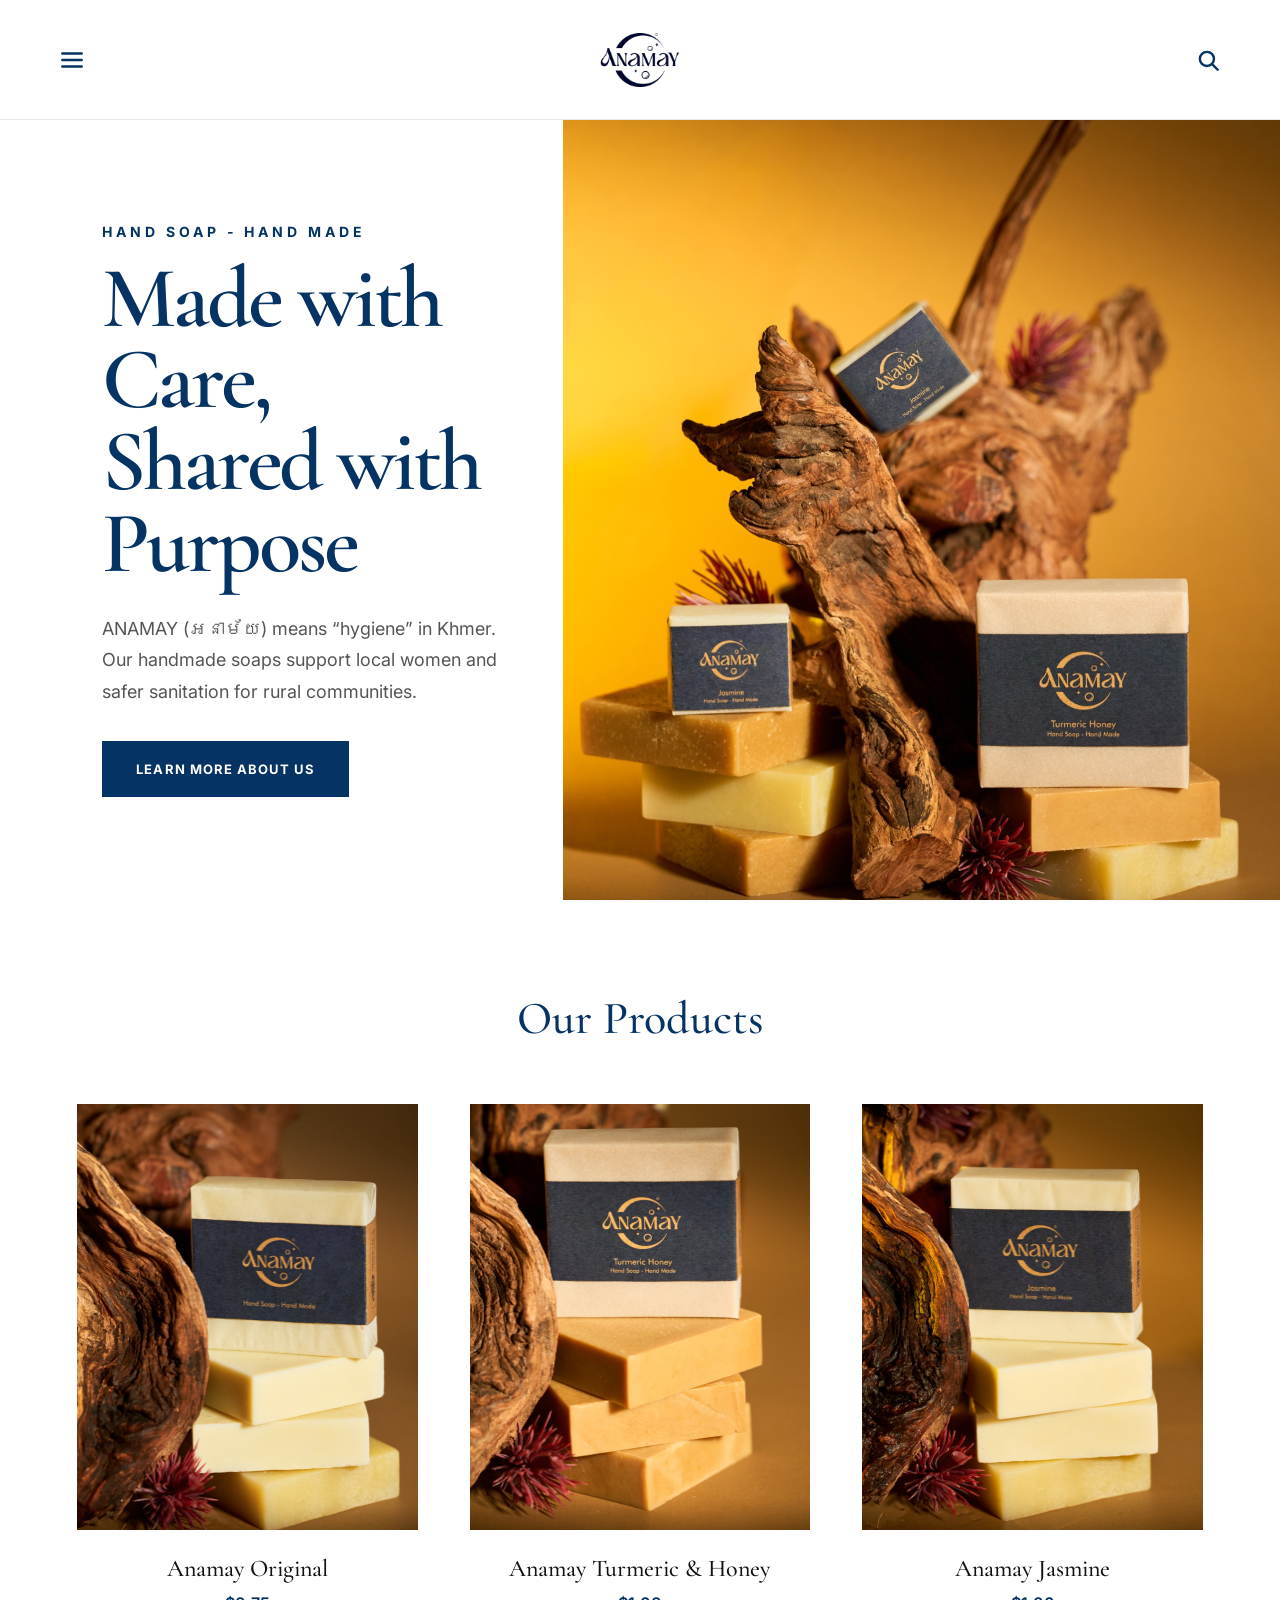
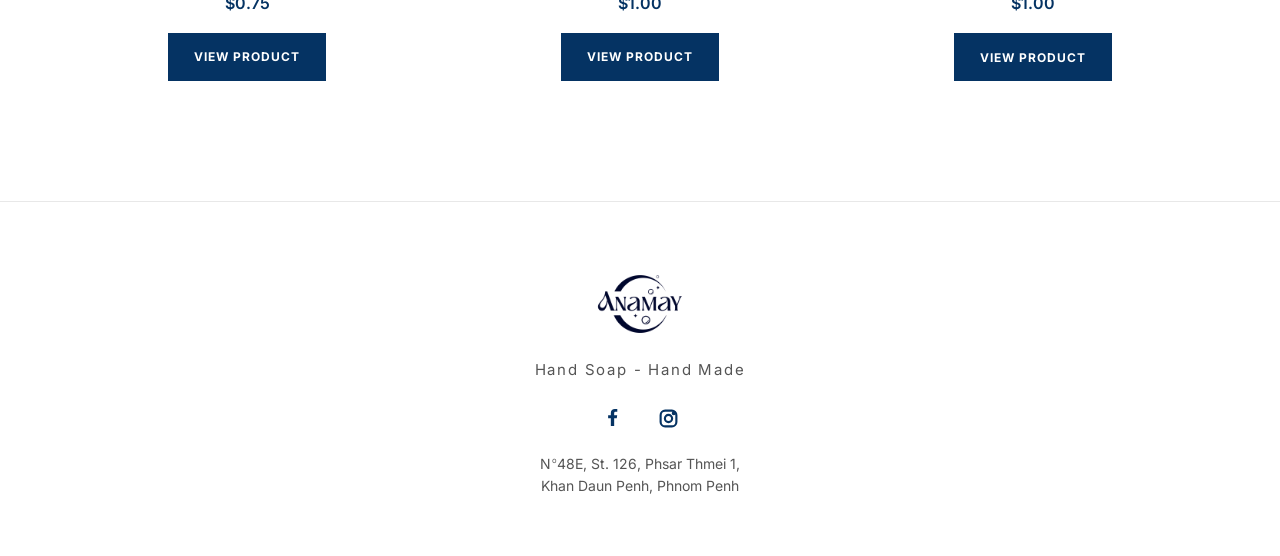
==== index.html @ 6538ec3e "Anamay Demo web" ====
<!DOCTYPE html>
<html lang="en">
<head>
  <meta charset="UTF-8" />
  <meta name="viewport" content="width=device-width, initial-scale=1.0" />
  <title>Anamay | Cambodian Handmade Soap</title>

  <link rel="preconnect" href="https://fonts.googleapis.com">
  <link rel="preconnect" href="https://fonts.gstatic.com" crossorigin>
  <link href="https://fonts.googleapis.com/css2?family=Cormorant+Garamond:wght@500;600;700&family=Inter:wght@400;500;600;700&display=swap" rel="stylesheet">

  <link rel="stylesheet" href="./styles.css" />
</head>

<body class="home-page">
<header class="site-header">
  <button class="icon-button" id="openMenu" aria-label="Open menu">
    <svg viewBox="0 0 24 24" aria-hidden="true">
      <line x1="3" y1="6" x2="21" y2="6"></line>
      <line x1="3" y1="12" x2="21" y2="12"></line>
      <line x1="3" y1="18" x2="21" y2="18"></line>
    </svg>
  </button>

  <a href="./" class="site-logo" aria-label="Anamay home">
    <img src="./images/anamay-logo.png" alt="Anamay logo" />
  </a>

  <div class="header-search">
    <input type="text" class="search-input" id="searchInput" placeholder="Search products..." />
    <div class="search-results" id="searchResults" aria-live="polite"></div>
    <button class="icon-button" id="searchToggle" aria-label="Open search">
      <svg viewBox="0 0 24 24" aria-hidden="true">
        <circle cx="11" cy="11" r="6.5"></circle>
        <line x1="16.2" y1="16.2" x2="21" y2="21"></line>
      </svg>
    </button>
  </div>
</header>

<aside class="side-menu" id="sideMenu">
  <button class="close-menu" id="closeMenu" aria-label="Close menu">&times;</button>
  <nav>
    <a href="./">Home</a>
    <a href="./about-us/">About Us</a>
    <a href="./our-journey/">Our Journey</a>
    <a href="./our-impact/">Our Impact</a>
  </nav>
</aside>

<div class="menu-backdrop" id="menuBackdrop"></div>

<main>
  <section class="hero">
    <div class="hero-copy">
      <p class="eyebrow">Hand Soap - Hand Made</p>
      <h1>Made with Care, <br> Shared with Purpose</h1>
      <p class="hero-description">
        ANAMAY (អនាម័យ) means “hygiene” in Khmer. Our handmade soaps support local women and safer sanitation for rural communities.
      </p>
      <a href="./about-us/" class="primary-button">Learn More About Us</a>
    </div>

    <div class="hero-image">
      <img src="./images/hero.jpg" alt="Anamay handmade soap" />
    </div>
  </section>

  <section class="products" id="products">
    <h2>Our Products</h2>

    <div class="product-grid">
      <article class="product-card">
        <a href="./anamay-original/" class="product-image">
          <img src="./images/product-original.jpg" alt="Anamay Original soap" />
        </a>
        <h3>Anamay Original</h3>
        <p class="price">$0.75</p>
        <a href="./anamay-original/" class="product-button">View Product</a>
      </article>

      <article class="product-card">
        <a href="./turmeric-honey/" class="product-image">
          <img src="./images/product-turmeric-honey.jpg" alt="Anamay Turmeric and Honey soap" />
        </a>
        <h3>Anamay Turmeric &amp; Honey</h3>
        <p class="price">$1.00</p>
        <a href="./turmeric-honey/" class="product-button">View Product</a>
      </article>

      <article class="product-card">
        <a href="./jasmine/" class="product-image">
          <img src="./images/product-jasmine.jpg" alt="Anamay Jasmine soap" />
        </a>
        <h3>Anamay Jasmine</h3>
        <p class="price">$1.00</p>
        <a href="./jasmine/" class="product-button">View Product</a>
      </article>
    </div>
  </section>
</main>

<footer class="site-footer">
  <img src="./images/anamay-logo.png" alt="Anamay logo" class="footer-logo" />
  <p class="footer-slogan">Hand Soap - Hand Made</p>

  <div class="social-links">
    <a href="#" data-social="facebook" aria-label="Facebook">
      <svg viewBox="0 0 24 24" aria-hidden="true" class="facebook-icon">
        <path d="M13.6 21V13.7H16.1L16.5 10.8H13.6V8.9C13.6 8.1 13.8 7.5 15 7.5H16.6V4.9C16.3 4.9 15.4 4.8 14.3 4.8C12 4.8 10.4 6.2 10.4 8.7V10.8H7.8V13.7H10.4V21H13.6Z"/>
      </svg>
    </a>

    <a href="#" data-social="instagram" aria-label="Instagram">
      <svg viewBox="0 0 24 24" aria-hidden="true" class="instagram-icon">
        <rect x="5" y="5" width="14" height="14" rx="4" />
        <circle cx="12" cy="12" r="3.2" />
        <circle cx="16.7" cy="7.3" r="0.9" />
      </svg>
    </a>
  </div>

  <p class="footer-address">
    N<sup>o</sup>48E, St. 126, Phsar Thmei 1,
    <br> Khan Daun Penh, Phnom Penh
  </p>
</footer>

<script src="./script.js"></script>
</body>
</html>
---- styles.css ----
:root {
  --brand-blue: #053363;
  --white: #ffffff;
  --text: #111111;
  --muted: #555555;
  --border: #e8e8e8;
  --soft: #f8f8f8;
}

* {
  box-sizing: border-box;
}

html {
  scroll-behavior: smooth;
}

body {
  margin: 0;
  background: var(--white);
  color: var(--text);
  font-family: "Inter", Arial, sans-serif;
}

img {
  max-width: 100%;
  display: block;
}

/* SHARED HEADER */
.site-header {
  height: 120px;
  background: var(--white);
  border-bottom: 1px solid var(--border);
  display: flex;
  align-items: center;
  justify-content: space-between;
  padding: 0 4vw;
  position: sticky;
  top: 0;
  z-index: 20;
}

.site-logo {
  position: absolute;
  left: 50%;
  transform: translateX(-50%);
  height: 96px;
  display: flex;
  align-items: center;
  justify-content: center;
}

.site-logo img {
  width: 180px;
  height: 90px;
  object-fit: contain;
}

.icon-button {
  width: 42px;
  height: 42px;
  border: 0;
  background: transparent;
  padding: 8px;
  cursor: pointer;
  color: var(--brand-blue);
}

.icon-button svg {
  width: 100%;
  height: 100%;
  fill: none;
  stroke: currentColor;
  stroke-width: 2.2;
  stroke-linecap: round;
}

.header-search {
  display: flex;
  align-items: center;
  gap: 10px;
}

.search-input {
  width: 0;
  opacity: 0;
  border: 0;
  border-bottom: 1px solid var(--brand-blue);
  outline: 0;
  padding: 8px 0;
  font-family: inherit;
  transition: width 0.25s ease, opacity 0.25s ease;
}

.search-input.is-visible {
  width: 210px;
  opacity: 1;
  padding: 8px 4px;
}

/* PRODUCT SEARCH */
.header-search {
  position: relative;
}

.search-results {
  position: absolute;
  top: 48px;
  right: 0;
  width: 310px;
  background: var(--white);
  border: 1px solid var(--border);
  box-shadow: 0 18px 45px rgba(0, 0, 0, 0.08);
  padding: 8px;
  display: none;
  z-index: 60;
}

.search-results.is-visible {
  display: block;
}

.search-result-item {
  display: grid;
  grid-template-columns: 48px 1fr;
  gap: 12px;
  align-items: center;
  padding: 10px;
  text-decoration: none;
  color: var(--text);
  transition: background 0.2s ease;
}

.search-result-item:hover {
  background: var(--soft);
}

.search-result-item img {
  width: 48px;
  height: 48px;
  object-fit: cover;
  background: var(--soft);
}

.search-result-item strong {
  display: block;
  color: var(--brand-blue);
  font-family: "Cormorant Garamond", serif;
  font-size: 20px;
  line-height: 1;
  font-weight: 600;
}

.search-result-item span {
  display: block;
  margin-top: 5px;
  color: var(--muted);
  font-size: 13px;
}

.search-empty {
  padding: 14px 12px;
  color: var(--muted);
  font-size: 14px;
  text-align: left;
}

@media (max-width: 900px) {
  .search-results {
    width: min(310px, 82vw);
    top: 46px;
  }
}


.side-menu {
  position: fixed;
  top: 0;
  left: -340px;
  width: 320px;
  max-width: 85vw;
  height: 100vh;
  background: var(--white);
  z-index: 40;
  padding: 36px 32px;
  transition: left 0.3s ease;
  border-right: 1px solid var(--border);
}

.side-menu.is-open {
  left: 0;
}

.close-menu {
  border: 0;
  background: transparent;
  color: var(--brand-blue);
  font-size: 34px;
  cursor: pointer;
  margin-bottom: 52px;
}

.side-menu nav {
  display: flex;
  flex-direction: column;
  gap: 26px;
}

.side-menu a {
  color: var(--brand-blue);
  text-decoration: none;
  font-family: "Cormorant Garamond", serif;
  font-size: 32px;
}

.menu-backdrop {
  position: fixed;
  inset: 0;
  background: rgba(0, 0, 0, 0.2);
  z-index: 30;
  opacity: 0;
  pointer-events: none;
  transition: opacity 0.3s ease;
}

.menu-backdrop.is-visible {
  opacity: 1;
  pointer-events: auto;
}

/* HOME */
.hero {
  min-height: calc(100vh - 120px);
  display: grid;
  grid-template-columns: 44% 56%;
  background: var(--white);
}

.hero-copy {
  display: flex;
  flex-direction: column;
  justify-content: center;
  padding: 6vw 3.5vw 6vw 8vw;
}

.eyebrow {
  margin: 0 0 18px;
  color: var(--brand-blue);
  font-size: 14px;
  letter-spacing: 0.28em;
  text-transform: uppercase;
  font-weight: 700;
}

.hero h1 {
  margin: 0;
  color: var(--brand-blue);
  font-family: "Cormorant Garamond", serif;
  font-size: clamp(64px, 6.8vw, 124px);
  line-height: 0.94;
  font-weight: 600;
  letter-spacing: -0.035em;
}

.hero-description {
  max-width: 520px;
  margin: 28px 0 34px;
  color: var(--muted);
  font-size: 18px;
  line-height: 1.75;
}

.primary-button,
.product-button {
  display: inline-flex;
  align-items: center;
  justify-content: center;
  background: var(--brand-blue);
  color: var(--white);
  text-decoration: none;
  text-transform: uppercase;
  letter-spacing: 0.08em;
  font-size: 13px;
  font-weight: 700;
  min-height: 56px;
  padding: 0 34px;
  width: fit-content;
  transition: opacity 0.2s ease;
}

.primary-button:hover,
.product-button:hover {
  opacity: 0.86;
}

.hero-image {
  height: calc(100vh - 120px);
  min-height: 650px;
  overflow: hidden;
}

.hero-image img {
  width: 100%;
  height: 100%;
  object-fit: cover;
  object-position: center 58%;
}

.products {
  padding: 90px 6vw 120px;
}

.products h2 {
  margin: 0 0 58px;
  color: var(--brand-blue);
  text-align: center;
  font-family: "Cormorant Garamond", serif;
  font-size: 46px;
  font-weight: 500;
}

.product-grid {
  display: grid;
  grid-template-columns: repeat(3, minmax(0, 1fr));
  gap: 52px;
  max-width: 1220px;
  margin: 0 auto;
}

.product-card {
  text-align: center;
}

.product-image {
  display: block;
  aspect-ratio: 4 / 5;
  background: var(--soft);
  overflow: hidden;
  margin-bottom: 24px;
}

.product-image img {
  width: 100%;
  height: 100%;
  object-fit: cover;
  object-position: center 56%;
  transition: transform 0.35s ease;
}

.product-card:hover .product-image img {
  transform: scale(1.03);
}

.product-card h3 {
  margin: 0 0 10px;
  font-family: "Cormorant Garamond", serif;
  font-size: 24px;
  color: var(--text);
  font-weight: 500;
}

.price {
  margin: 0 0 20px;
  color: var(--brand-blue);
  font-size: 16px;
  font-weight: 600;
}

.product-button {
  min-height: 48px;
  padding: 0 26px;
  font-size: 12px;
}

/* CLEAN CONTENT PAGES */
.about-page,
.impact-page {
  padding: 0 8vw 120px;
}

.about-section,
.process-section,
.impact-section {
  max-width: 980px;
  margin: 0 auto;
  padding-top: 88px;
  text-align: center;
}

.about-section h1,
.process-section h2,
.impact-section h1,
.impact-section h2,
.journey-clean-block h2 {
  margin: 0;
  color: var(--brand-blue);
  font-family: "Cormorant Garamond", serif;
  font-size: clamp(56px, 6vw, 96px);
  line-height: 0.95;
  font-weight: 600;
  letter-spacing: -0.035em;
  text-align: center;
}

.text-block p,
.info-card p,
.impact-text p,
.journey-clean-block p {
  color: var(--muted);
  font-size: 18px;
  line-height: 1.85;
}

.text-block p,
.impact-text p,
.journey-clean-block p {
  margin: 0 0 18px;
}

.narrow {
  max-width: 850px;
  margin-left: auto;
  margin-right: auto;
}

.center-text {
  text-align: center;
}

.about-section .text-block {
  margin-top: 30px;
}

.mission-vision-section {
  display: grid;
  grid-template-columns: repeat(2, minmax(0, 1fr));
  gap: 28px;
  padding-top: 70px;
}

.info-card {
  border: 1px solid var(--border);
  padding: 36px 36px 42px;
  background: var(--white);
  text-align: center;
}

.info-card h2 {
  margin: 0 0 18px;
  color: var(--brand-blue);
  font-family: "Cormorant Garamond", serif;
  font-size: clamp(34px, 3.2vw, 52px);
  line-height: 1;
  font-weight: 600;
}

.info-card p {
  margin: 0;
}

.process-intro,
.impact-text {
  max-width: 860px;
  margin: 26px auto 34px;
}

.journey-page {
  min-height: calc(100vh - 120px);
}

.journey-clean-section {
  max-width: 980px;
  margin: 0 auto;
  padding: 82px 0 120px;
  text-align: center;
}

.journey-clean-block {
  max-width: 860px;
  margin: 0 auto 54px;
  padding-bottom: 54px;
  border-bottom: 1px solid var(--border);
  text-align: center;
}

.journey-clean-block:last-child {
  margin-bottom: 0;
  padding-bottom: 0;
  border-bottom: 0;
}

.journey-clean-block h2 {
  margin-bottom: 18px;
  font-size: clamp(38px, 4vw, 62px);
}

.journey-clean-block p {
  margin: 0;
}

.impact-section-divider {
  margin-top: 86px;
  padding-top: 86px;
  border-top: 1px solid var(--border);
}

/* SHARED GALLERIES */
.gallery {
  max-width: 940px;
  margin: 0 auto;
}

.main-image-wrap {
  width: 100%;
  aspect-ratio: 16 / 9;
  background: var(--soft);
  overflow: hidden;
}

.main-gallery-image,
.main-impact-image,
.main-process-image {
  width: 100%;
  height: 100%;
  object-fit: cover;
  object-position: center;
}

.thumbnail-row {
  width: 100%;
  display: flex;
  justify-content: center;
  gap: 10px;
  margin: 16px auto 0;
  overflow-x: auto;
  padding-bottom: 4px;
}

.thumbnail {
  min-width: 54px;
  width: 54px;
  height: 54px;
  border: 2px solid transparent;
  padding: 0;
  background: var(--soft);
  cursor: pointer;
  overflow: hidden;
  opacity: 0.72;
  transition: border-color 0.2s ease, opacity 0.2s ease;
}

.thumbnail img {
  width: 100%;
  height: 100%;
  object-fit: cover;
}

.thumbnail:hover {
  opacity: 1;
}

.thumbnail.is-active {
  border-color: var(--brand-blue);
  opacity: 1;
}

/* PRODUCT DETAIL */
.product-page {
  min-height: calc(100vh - 120px);
  display: grid;
  grid-template-columns: 52% 48%;
  align-items: center;
  gap: 6vw;
  padding: 70px 8vw;
}

.product-gallery {
  width: 100%;
  max-width: none;
}

.product-main-wrap {
  width: min(100%, 640px);
  aspect-ratio: 4 / 5;
  margin: 0 auto;
}

.main-product-image {
  width: 100%;
  height: 100%;
  object-fit: cover;
  object-position: center;
}

.product-gallery .thumbnail-row {
  width: min(100%, 640px);
}

.product-info {
  max-width: 560px;
}

.product-info h1 {
  margin: 0 0 22px;
  color: var(--brand-blue);
  font-family: "Cormorant Garamond", serif;
  font-size: clamp(58px, 7vw, 112px);
  line-height: 0.95;
  font-weight: 600;
  letter-spacing: -0.035em;
}

.product-detail-price {
  color: var(--brand-blue);
  font-size: 24px;
  font-weight: 700;
  margin-bottom: 44px;
}

.info-block,
.size-block,
.inquiry-block {
  padding-top: 26px;
  border-top: 1px solid var(--border);
  margin-top: 26px;
}

.info-block h2,
.size-block h2,
.inquiry-block h2 {
  margin: 0 0 16px;
  color: var(--brand-blue);
  font-size: 14px;
  letter-spacing: 0.18em;
  text-transform: uppercase;
}

.info-block ul {
  list-style: none;
  padding: 0;
  margin: 0;
}

.info-block li {
  color: var(--muted);
  font-size: 18px;
  line-height: 1.9;
}

.size-options {
  display: flex;
  gap: 12px;
  flex-wrap: wrap;
}

.size-option {
  min-width: 110px;
  height: 48px;
  border: 1px solid var(--brand-blue);
  background: var(--white);
  color: var(--brand-blue);
  font-family: inherit;
  font-weight: 700;
  cursor: pointer;
  transition: background 0.2s ease, color 0.2s ease;
}

.size-option.is-selected {
  background: var(--brand-blue);
  color: var(--white);
}

/* SHARED SOCIAL ICONS */
.social-links,
.inquiry-icons {
  display: flex;
  justify-content: center;
  align-items: center;
  gap: 22px;
}

.inquiry-icons {
  justify-content: flex-start;
  gap: 18px;
}

.social-links {
  margin-bottom: 18px;
}

.social-links a,
.inquiry-icons a {
  color: var(--brand-blue);
  width: 34px;
  height: 34px;
  display: inline-flex;
  align-items: center;
  justify-content: center;
  line-height: 0;
}

.social-links svg,
.inquiry-icons svg {
  display: block;
}

.facebook-icon {
  width: 25px;
  height: 25px;
  transform: translateY(-2px);
}

.facebook-icon path {
  fill: currentColor;
}

.instagram-icon {
  width: 27px;
  height: 27px;
  fill: none;
  stroke: currentColor;
  stroke-width: 1.9;
  stroke-linecap: round;
  stroke-linejoin: round;
  transform: translateY(0);
}

.telegram-icon {
  width: 28px;
  height: 28px;
  transform: translateY(-1px);
}

.telegram-icon path {
  fill: currentColor;
}

/* SHARED FOOTER */
.site-footer {
  border-top: 1px solid var(--border);
  padding: 54px 24px 58px;
  text-align: center;
}

.footer-logo {
  width: 190px;
  height: 96px;
  object-fit: contain;
  margin: 0 auto 8px;
}

.footer-slogan {
  margin: 0 0 22px;
  color: var(--muted);
  font-size: 15px;
  letter-spacing: 0.12em;
}

.footer-address {
  margin: 0;
  color: var(--muted);
  font-size: 14px;
  line-height: 1.6;
}

.footer-address sup {
  font-size: 0.55em;
  vertical-align: super;
  margin-left: 1px;
}

/* MOBILE */
@media (max-width: 900px) {
  .site-header {
    height: 96px;
    padding: 0 22px;
  }

  .site-logo {
    height: 82px;
  }

  .site-logo img {
    width: 148px;
    height: 76px;
  }

  .search-input.is-visible {
    width: 135px;
  }

  .hero {
    min-height: auto;
    grid-template-columns: 1fr;
  }

  .hero-copy {
    padding: 46px 24px 58px;
    order: 2;
  }

  .hero h1 {
    font-size: clamp(46px, 13vw, 68px);
  }

  .hero-description {
    font-size: 16px;
    margin: 24px 0 30px;
  }

  .hero-image {
    order: 1;
    height: 70vh;
    min-height: 480px;
  }

  .products {
    padding: 70px 22px 90px;
  }

  .product-grid {
    grid-template-columns: 1fr;
    gap: 54px;
  }

  .about-page,
  .impact-page {
    padding: 0 24px 86px;
  }

  .about-section,
  .process-section,
  .impact-section {
    padding-top: 62px;
  }

  .about-section h1,
  .process-section h2,
  .impact-section h1,
  .impact-section h2 {
    font-size: clamp(42px, 11vw, 64px);
  }

  .text-block p,
  .info-card p,
  .impact-text p,
  .journey-clean-block p {
    font-size: 16px;
  }

  .mission-vision-section {
    grid-template-columns: 1fr;
    gap: 18px;
    padding-top: 48px;
  }

  .info-card {
    padding: 28px 24px 32px;
  }

  .journey-clean-section {
    padding-top: 58px;
    padding-bottom: 86px;
  }

  .journey-clean-block {
    padding-bottom: 42px;
    margin-bottom: 42px;
  }

  .journey-clean-block h2 {
    font-size: clamp(34px, 10vw, 48px);
  }

  .impact-section-divider {
    margin-top: 58px;
    padding-top: 58px;
  }

  .main-image-wrap {
    aspect-ratio: 4 / 5;
  }

  .thumbnail-row {
    justify-content: flex-start;
  }

  .thumbnail {
    min-width: 52px;
    width: 52px;
    height: 52px;
  }

  .product-page {
    grid-template-columns: 1fr;
    gap: 44px;
    padding: 30px 22px 70px;
  }

  .product-main-wrap {
    width: 100%;
    aspect-ratio: 4 / 5;
  }

  .product-gallery .thumbnail-row {
    width: 100%;
  }

  .product-info {
    max-width: none;
  }

  .product-info h1 {
    font-size: clamp(52px, 15vw, 76px);
  }

  .product-detail-price {
    margin-bottom: 34px;
  }

  .footer-logo {
    width: 175px;
    height: 88px;
  }
}


/* PAGE-SPECIFIC REFINEMENTS FOR GITHUB READY VERSION */
.home-page .side-menu a[href="../home/"],
.about-us-page .side-menu a[href="../about-us/"],
.our-journey-page .side-menu a[href="../our-journey/"],
.our-impact-page .side-menu a[href="../our-impact/"] {
  font-weight: 700;
}

.about-us-page .about-section {
  padding-top: 92px;
}

.our-journey-page .journey-clean-section {
  max-width: 980px;
}

.our-journey-page .journey-clean-block h2,
.our-impact-page .impact-section h1,
.our-impact-page .impact-section h2 {
  color: var(--brand-blue);
}

.our-impact-page .impact-section {
  padding-top: 92px;
}

.product-detail-page .site-header {
  position: sticky;
}

.product-detail-page .product-page {
  padding-top: 88px;
  padding-bottom: 96px;
}

.turmeric-page .product-info h1,
.jasmine-page .product-info h1 {
  max-width: 620px;
}

@media (max-width: 900px) {
  .product-detail-page .product-page {
    padding-top: 38px;
  }

  .about-us-page .about-section,
  .our-impact-page .impact-section {
    padding-top: 64px;
  }
}


/* JOURNEY AWARENESS SECTION */
.our-journey-page .journey-awareness-gallery {
  margin-top: 38px;
}

.our-journey-page .journey-awareness-gallery .main-image-wrap {
  aspect-ratio: 16 / 9;
}

.our-journey-page .journey-clean-block h2 {
  font-size: clamp(38px, 4vw, 62px);
}

.our-journey-page .journey-clean-block p {
  font-size: 18px;
  line-height: 1.85;
}

@media (max-width: 900px) {
  .our-journey-page .journey-awareness-gallery {
    margin-top: 30px;
  }

  .our-journey-page .journey-awareness-gallery .main-image-wrap {
    aspect-ratio: 4 / 5;
  }

  .our-journey-page .journey-clean-block p {
    font-size: 16px;
  }
}
@media (max-width: 900px) {
  /* Show full image and remove empty space under slideshow photos */
  .impact-gallery .main-image-wrap,
  .process-gallery .main-image-wrap,
  .our-journey-page .journey-awareness-gallery .main-image-wrap {
    aspect-ratio: auto;
    height: auto;
    overflow: hidden;
  }

  .impact-gallery .main-gallery-image,
  .impact-gallery .main-impact-image,
  .process-gallery .main-gallery-image,
  .process-gallery .main-process-image,
  .our-journey-page .journey-awareness-gallery .main-gallery-image {
    display: block;
    width: 100%;
    height: auto;
    object-fit: contain;
  }

  /* Center thumbnails on mobile */
  .impact-gallery .thumbnail-row,
  .process-gallery .thumbnail-row,
  .our-journey-page .journey-awareness-gallery .thumbnail-row {
    justify-content: center;
  }
}
/* MEET OUR FOUNDER */
.founder-section {
  max-width: 1120px;
  margin: 86px auto 0;
  display: grid;
  grid-template-columns: 46% 54%;
  gap: 64px;
  align-items: center;
}

.founder-image {
  width: 100%;
  aspect-ratio: 4 / 5;
  overflow: hidden;
  background: var(--soft);
}

.founder-image img {
  width: 100%;
  height: 100%;
  object-fit: cover;
  object-position: center;
}

.founder-content {
  width: 100%;
  max-width: 700px;
  justify-self: center;
  align-self: center;
  text-align: left;
}

.founder-content h2 {
  margin: 0 0 24px;
  color: var(--brand-blue);
  font-family: "Cormorant Garamond", serif;
  font-size: clamp(52px, 4.5vw, 76px);
  line-height: 1;
  font-weight: 600;
  letter-spacing: -0.035em;
  white-space: nowrap;
  text-align: left;
}

.founder-content p {
  margin: 0;
  color: var(--muted);
  font-size: 18px;
  line-height: 1.85;
  max-width: 640px;
  text-align: left;
}
/* MOBILE */
@media (max-width: 900px) {
  .about-us-page .founder-section {
    grid-template-columns: 1fr;
    gap: 28px;
  }

  .about-us-page .founder-content {
    order: 1;
    width: 100%;
    max-width: 100%;
    justify-self: center;
    text-align: center;
  }

  .about-us-page .founder-content h2 {
    text-align: center;
    white-space: normal;
    font-size: clamp(38px, 10vw, 52px);
    line-height: 1;
    margin-bottom: 16px;
  }

  .about-us-page .founder-content p {
    margin: 0 auto;
    max-width: 100%;
    text-align: center;
    font-size: 15.5px;
    line-height: 1.7;
  }

  .about-us-page .founder-image {
    order: 2;
    width: 82%;
    max-width: 360px;
    margin: 0 auto;
  }
}
/* BRAND VIDEO SECTION */
.brand-video-section {
  max-width: 1040px;
  margin: 0 auto;
  padding: 0 6vw 120px;
  text-align: center;
}

.about-video-section {
  padding-top: 140px;
}

.brand-video-copy h2 {
  margin: 0 0 16px;
  color: var(--brand-blue);
  font-family: "Cormorant Garamond", serif;
  font-size: clamp(46px, 5vw, 78px);
  line-height: 1;
  font-weight: 600;
  letter-spacing: -0.035em;
}

.brand-video-copy p {
  max-width: 760px;
  margin: 0 auto 36px;
  color: var(--muted);
  font-size: 18px;
  line-height: 1.75;
}

.brand-video-wrap {
  width: 100%;
  background: var(--soft);
  overflow: hidden;
}

.brand-video-wrap video {
  width: 100%;
  display: block;
  aspect-ratio: 16 / 9;
  object-fit: cover;
}

/* MOBILE */
@media (max-width: 900px) {
  .brand-video-section {
    padding: 0 24px 86px;
  }

  .about-video-section {
    padding-top: 82px;
  }

  .brand-video-copy h2 {
    font-size: clamp(38px, 10vw, 56px);
    line-height: 1;
    margin-bottom: 14px;
  }

  .brand-video-copy p {
    font-size: 16px;
    line-height: 1.7;
    margin-bottom: 28px;
  }

  .brand-video-wrap video {
    aspect-ratio: 16 / 9;
  }
}
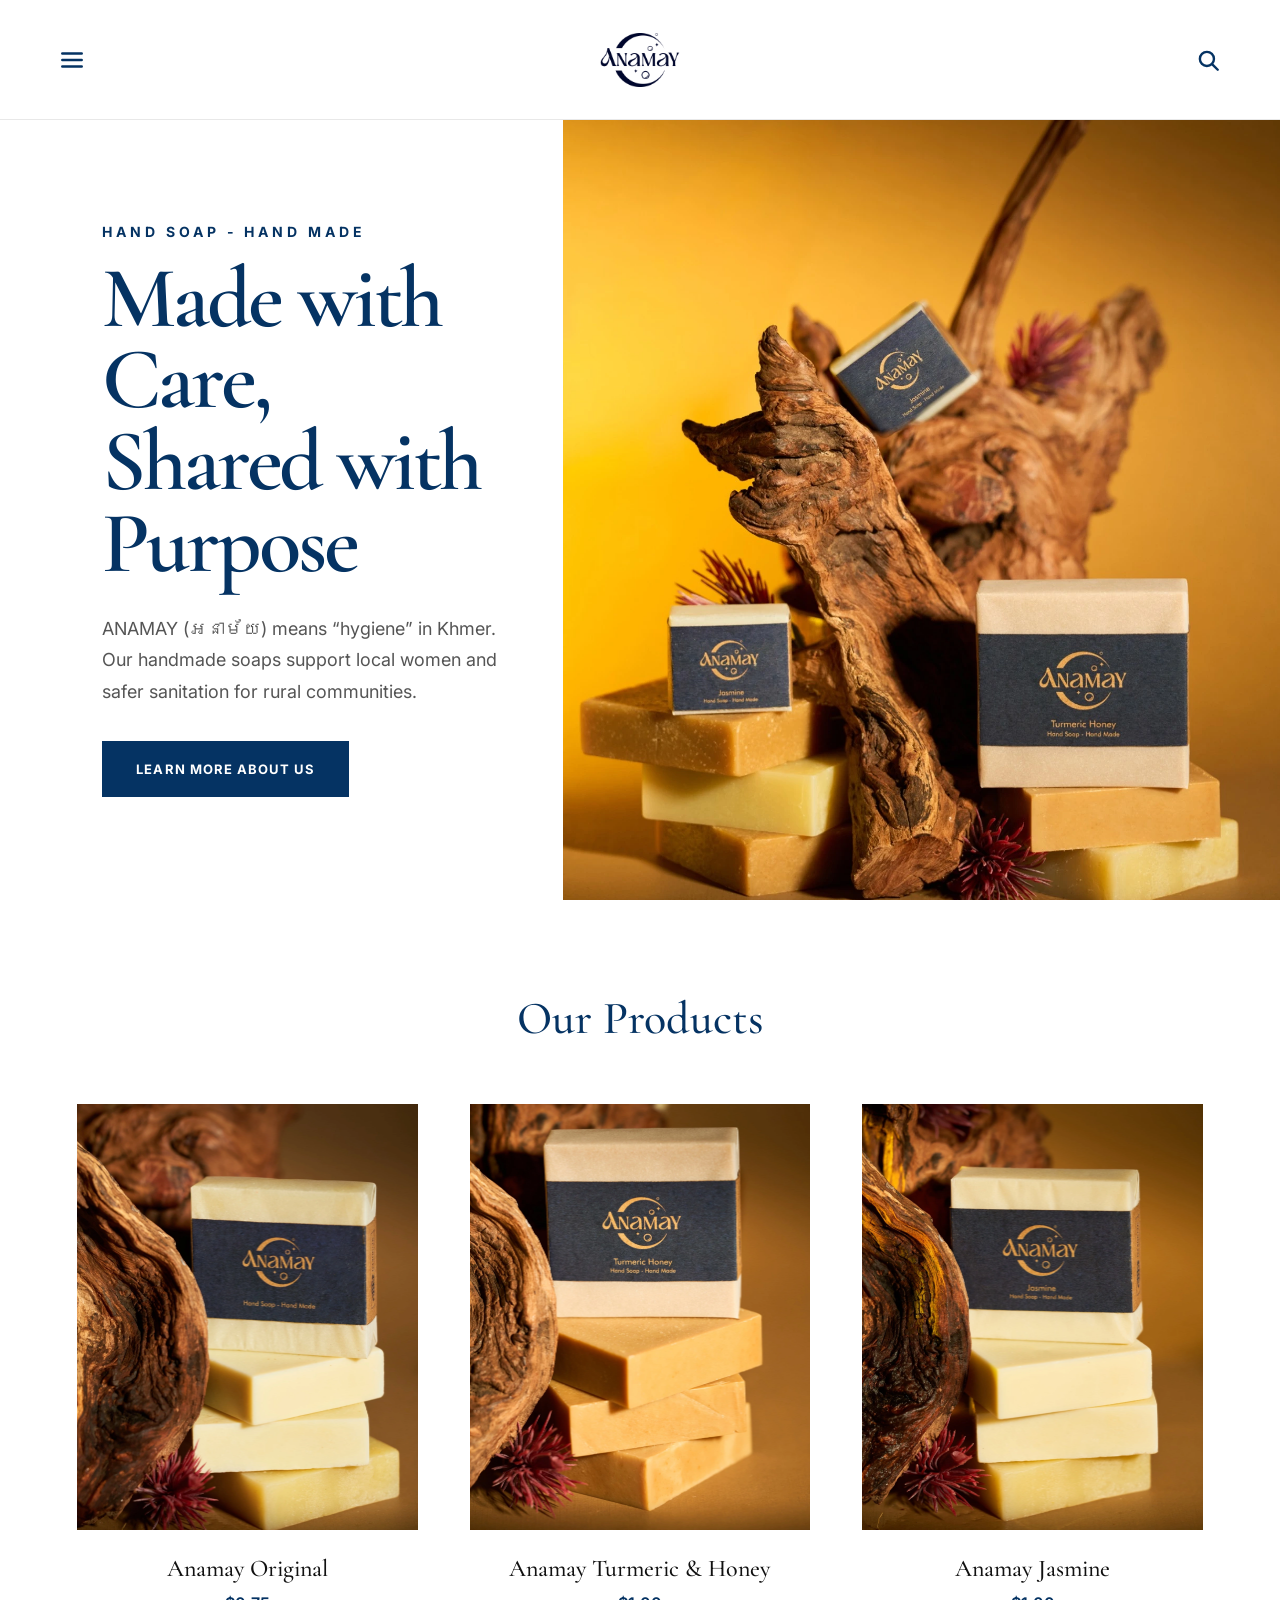
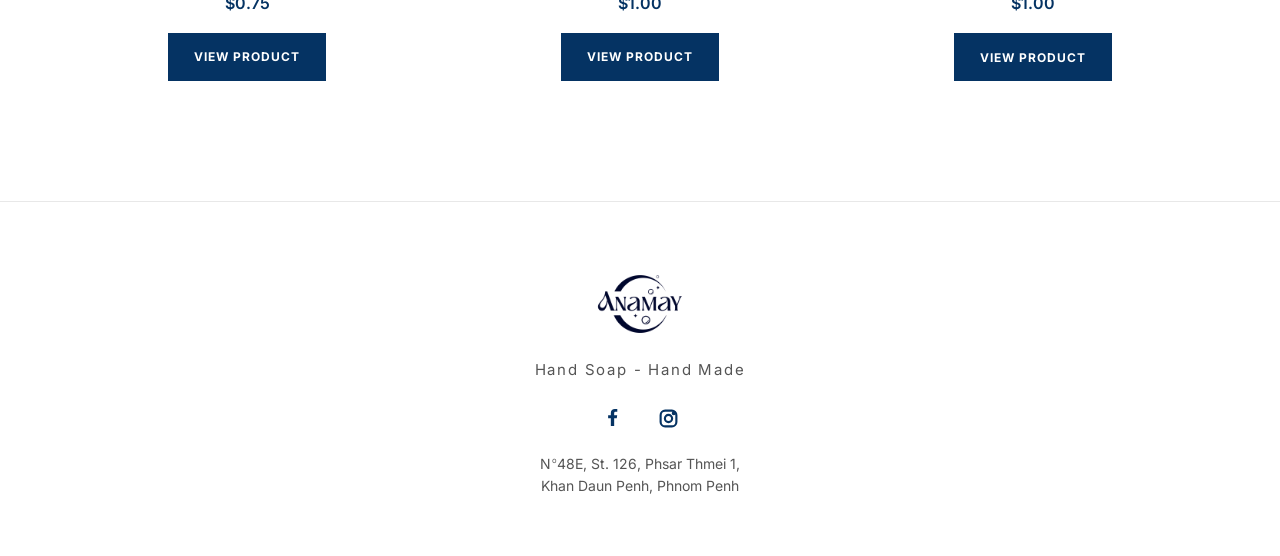
==== commit b8cc9749: "Update image to webp" ====
--- a/index.html
+++ b/index.html
@@ -62,7 +62,7 @@
     </div>
 
     <div class="hero-image">
-      <img src="./images/hero.jpg" alt="Anamay handmade soap" />
+      <img src="./images/hero.webp" alt="Anamay handmade soap" />
     </div>
   </section>
 
@@ -72,7 +72,7 @@
     <div class="product-grid">
       <article class="product-card">
         <a href="./anamay-original/" class="product-image">
-          <img src="./images/product-original.jpg" alt="Anamay Original soap" />
+          <img src="./images/product-original.webp" alt="Anamay Original soap" />
         </a>
         <h3>Anamay Original</h3>
         <p class="price">$0.75</p>
@@ -81,7 +81,7 @@
 
       <article class="product-card">
         <a href="./turmeric-honey/" class="product-image">
-          <img src="./images/product-turmeric-honey.jpg" alt="Anamay Turmeric and Honey soap" />
+          <img src="./images/product-turmeric-honey.webp" alt="Anamay Turmeric and Honey soap" />
         </a>
         <h3>Anamay Turmeric &amp; Honey</h3>
         <p class="price">$1.00</p>
@@ -90,7 +90,7 @@
 
       <article class="product-card">
         <a href="./jasmine/" class="product-image">
-          <img src="./images/product-jasmine.jpg" alt="Anamay Jasmine soap" />
+          <img src="./images/product-jasmine.webp" alt="Anamay Jasmine soap" />
         </a>
         <h3>Anamay Jasmine</h3>
         <p class="price">$1.00</p>
